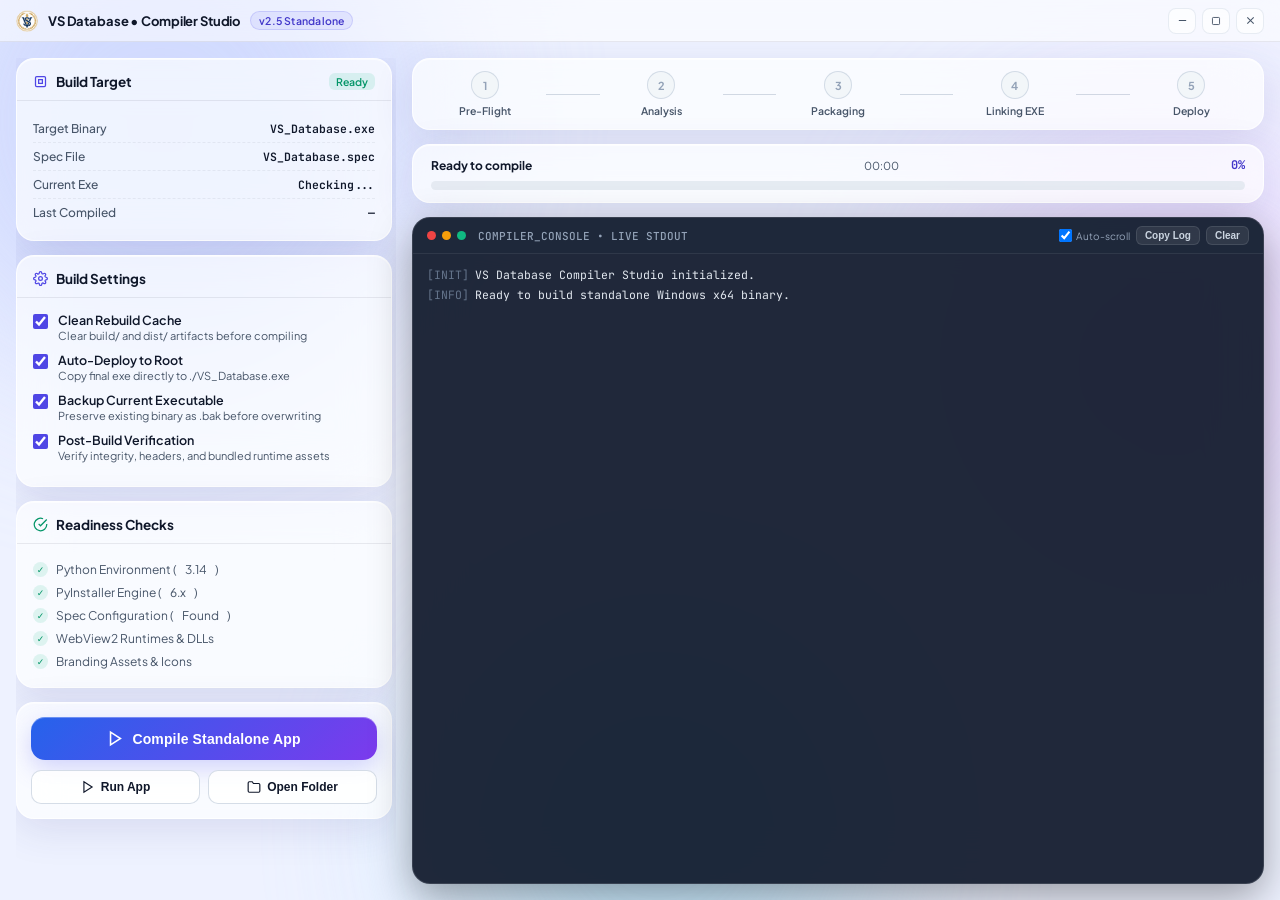
==== static/compiler.html @ 5a970803 "feat: glassmorphic Compiler Studio GUI for building standalone VS Database binaries" ====
<!doctype html>
<html lang="en">
<head>
    <meta charset="utf-8">
    <meta name="viewport" content="width=device-width, initial-scale=1, maximum-scale=1">
    <title>VS Database • Compiler Studio</title>
    
    <!-- Fonts -->
    <link rel="preconnect" href="https://fonts.googleapis.com">
    <link rel="preconnect" href="https://fonts.gstatic.com" crossorigin>
    <link rel="stylesheet" href="https://fonts.googleapis.com/css2?family=Plus+Jakarta+Sans:wght@400;500;600;700;800&family=Fraunces:opsz,wght@9..144,600&family=JetBrains+Mono:wght@400;500;600&display=swap">
    <link rel="icon" type="image/x-icon" href="app_icon.ico">

    <style>
        :root {
            --tx: #0f172a;
            --tx2: #475569;
            --tx3: #94a3b8;
            --glass: rgba(255, 255, 255, 0.68);
            --glass2: rgba(255, 255, 255, 0.88);
            --bd: rgba(255, 255, 255, 0.8);
            --line: rgba(15, 23, 42, 0.08);
            --pri: linear-gradient(135deg, #2563eb, #7c3aed);
            --pri-hover: linear-gradient(135deg, #1d4ed8, #6d28d9);
            --pri-glow: rgba(99, 102, 241, 0.28);
            --ok: #059669;
            --okb: rgba(16, 185, 129, 0.12);
            --wn: #d97706;
            --wnb: rgba(245, 158, 11, 0.15);
            --er: #dc2626;
            --erb: rgba(239, 68, 68, 0.12);
            --sh: 0 10px 40px rgba(49, 46, 129, 0.12);
            --bgA: #c7d2fe;
            --bgB: #e9d5ff;
            --bgC: #bae6fd;
            --bgD: #eef2ff;
            --ease: cubic-bezier(0.16, 1, 0.3, 1);
        }

        * { box-sizing: border-box; margin: 0; padding: 0; }
        html, body {
            height: 100%;
            overflow: hidden;
            font-family: 'Plus Jakarta Sans', system-ui, -apple-system, sans-serif;
            color: var(--tx);
            background: var(--bgD);
            user-select: none;
        }

        /* Ambient Glass Orbs */
        .orbs { position: fixed; inset: 0; z-index: 0; overflow: hidden; pointer-events: none; }
        .orbs i { position: absolute; border-radius: 50%; filter: blur(90px); opacity: 0.75; }
        .orbs i:nth-child(1) { width: 520px; height: 520px; background: var(--bgA); top: -140px; left: -100px; }
        .orbs i:nth-child(2) { width: 460px; height: 460px; background: var(--bgB); right: -120px; top: 15%; }
        .orbs i:nth-child(3) { width: 420px; height: 420px; background: var(--bgC); bottom: -140px; left: 35%; }

        /* App Container */
        .compiler-app {
            position: relative;
            z-index: 1;
            height: 100vh;
            display: flex;
            flex-direction: column;
        }

        /* Titlebar */
        .titlebar {
            height: 42px;
            display: flex;
            align-items: center;
            justify-content: space-between;
            padding: 0 16px;
            background: rgba(255, 255, 255, 0.55);
            backdrop-filter: blur(20px);
            border-bottom: 1px solid var(--line);
            -webkit-app-region: drag;
            app-region: drag;
            flex-shrink: 0;
        }

        .titlebar-brand {
            display: flex;
            align-items: center;
            gap: 10px;
        }

        .titlebar-brand img {
            width: 22px;
            height: 22px;
            object-fit: contain;
        }

        .titlebar-title {
            font-size: 13px;
            font-weight: 700;
            color: var(--tx);
            letter-spacing: -0.01em;
        }

        .titlebar-badge {
            font-size: 10.5px;
            font-weight: 600;
            padding: 2px 8px;
            border-radius: 999px;
            background: rgba(99, 102, 241, 0.1);
            color: #4338ca;
            border: 1px solid rgba(99, 102, 241, 0.2);
            letter-spacing: 0.02em;
        }

        .titlebar-actions {
            display: flex;
            align-items: center;
            gap: 6px;
            -webkit-app-region: no-drag;
            app-region: no-drag;
        }

        .titlebar-btn {
            display: inline-flex;
            align-items: center;
            justify-content: center;
            width: 28px;
            height: 26px;
            border-radius: 8px;
            border: 1px solid rgba(226, 232, 240, 0.8);
            background: rgba(255, 255, 255, 0.65);
            color: var(--tx2);
            cursor: pointer;
            transition: all 0.15s var(--ease);
            outline: none;
        }

        .titlebar-btn:hover {
            background: #ffffff;
            border-color: rgba(99, 102, 241, 0.3);
            color: #4338ca;
            box-shadow: 0 2px 8px rgba(99, 102, 241, 0.15);
        }

        .titlebar-btn-close:hover {
            background: rgba(239, 68, 68, 0.12);
            border-color: rgba(239, 68, 68, 0.35);
            color: #dc2626;
        }

        /* Main Workspace Grid */
        .workspace {
            flex: 1;
            display: grid;
            grid-template-columns: 380px 1fr;
            gap: 16px;
            padding: 16px;
            min-height: 0;
            overflow: hidden;
        }

        /* Glass Cards */
        .glass-card {
            background: var(--glass);
            border: 1px solid var(--bd);
            border-radius: 18px;
            box-shadow: var(--sh), inset 0 1px 0 rgba(255, 255, 255, 0.6);
            backdrop-filter: blur(24px) saturate(150%);
            -webkit-backdrop-filter: blur(24px) saturate(150%);
        }

        /* Left Deck */
        .left-deck {
            display: flex;
            flex-direction: column;
            gap: 14px;
            overflow-y: auto;
            padding-right: 4px;
        }

        .left-deck::-webkit-scrollbar { width: 5px; }
        .left-deck::-webkit-scrollbar-thumb { background: rgba(148, 163, 184, 0.4); border-radius: 10px; }

        .card-header {
            display: flex;
            align-items: center;
            justify-content: space-between;
            padding: 14px 16px 10px;
            border-bottom: 1px solid var(--line);
        }

        .card-title {
            font-size: 13.5px;
            font-weight: 700;
            color: var(--tx);
            display: flex;
            align-items: center;
            gap: 8px;
        }

        .card-body {
            padding: 14px 16px;
        }

        /* Status Details */
        .status-row {
            display: flex;
            align-items: center;
            justify-content: space-between;
            font-size: 12px;
            padding: 6px 0;
            border-bottom: 1px dashed rgba(15, 23, 42, 0.06);
        }
        .status-row:last-child { border-bottom: none; }
        .status-label { color: var(--tx2); font-weight: 500; }
        .status-val { font-weight: 600; color: var(--tx); font-family: 'JetBrains Mono', monospace; font-size: 11.5px; }
        .badge-pill {
            padding: 2px 7px;
            border-radius: 6px;
            font-size: 10.5px;
            font-weight: 600;
        }
        .badge-ok { background: var(--okb); color: var(--ok); }
        .badge-wn { background: var(--wnb); color: var(--wn); }

        /* Checklist */
        .check-item {
            display: flex;
            align-items: center;
            gap: 8px;
            font-size: 12px;
            padding: 4px 0;
            color: var(--tx2);
        }
        .check-icon {
            width: 15px;
            height: 15px;
            border-radius: 50%;
            display: inline-flex;
            align-items: center;
            justify-content: center;
            font-size: 9px;
            font-weight: 800;
            flex-shrink: 0;
        }
        .check-icon.ok { background: var(--okb); color: var(--ok); }
        .check-icon.wn { background: var(--wnb); color: var(--wn); }

        /* Checkbox Options */
        .option-item {
            display: flex;
            align-items: flex-start;
            gap: 10px;
            margin-bottom: 10px;
            cursor: pointer;
        }
        .option-item input[type="checkbox"] {
            margin-top: 2px;
            width: 15px;
            height: 15px;
            accent-color: #4f46e5;
            cursor: pointer;
        }
        .option-text {
            font-size: 12.5px;
            font-weight: 600;
            color: var(--tx);
        }
        .option-sub {
            font-size: 11px;
            color: var(--tx2);
            font-weight: 400;
            margin-top: 1px;
        }

        /* Action Buttons */
        .btn-compile {
            width: 100%;
            padding: 13px 18px;
            border: none;
            border-radius: 14px;
            background: var(--pri);
            color: #ffffff;
            font-size: 14px;
            font-weight: 700;
            letter-spacing: 0.01em;
            cursor: pointer;
            box-shadow: 0 8px 24px var(--pri-glow), inset 0 1px 0 rgba(255, 255, 255, 0.3);
            display: flex;
            align-items: center;
            justify-content: center;
            gap: 8px;
            transition: all 0.2s var(--ease);
        }

        .btn-compile:hover:not(:disabled) {
            background: var(--pri-hover);
            transform: translateY(-1.5px);
            box-shadow: 0 12px 28px rgba(99, 102, 241, 0.38);
        }

        .btn-compile:active:not(:disabled) {
            transform: scale(0.98);
        }

        .btn-compile:disabled {
            opacity: 0.65;
            cursor: not-allowed;
        }

        .btn-compile.compiling {
            background: linear-gradient(135deg, #d97706, #b45309);
            box-shadow: 0 8px 20px rgba(217, 119, 6, 0.3);
        }

        .btn-row {
            display: grid;
            grid-template-columns: 1fr 1fr;
            gap: 8px;
            margin-top: 10px;
        }

        .btn-sub {
            padding: 9px 12px;
            border-radius: 10px;
            font-size: 12px;
            font-weight: 600;
            border: 1px solid rgba(203, 213, 225, 0.8);
            background: rgba(255, 255, 255, 0.85);
            color: var(--tx);
            cursor: pointer;
            display: flex;
            align-items: center;
            justify-content: center;
            gap: 6px;
            transition: all 0.15s var(--ease);
        }

        .btn-sub:hover {
            background: #ffffff;
            border-color: #94a3b8;
            transform: translateY(-1px);
            box-shadow: 0 3px 8px rgba(0, 0, 0, 0.05);
        }

        .btn-sub:active {
            transform: scale(0.97);
        }

        /* Right Deck / Console */
        .right-deck {
            display: flex;
            flex-direction: column;
            gap: 14px;
            min-height: 0;
        }

        /* Pipeline Stepper */
        .pipeline-card {
            padding: 12px 18px;
            display: flex;
            align-items: center;
            justify-content: space-between;
            gap: 8px;
        }

        .stage-node {
            flex: 1;
            display: flex;
            flex-direction: column;
            align-items: center;
            text-align: center;
            position: relative;
        }

        .stage-icon {
            width: 28px;
            height: 28px;
            border-radius: 50%;
            background: rgba(241, 245, 249, 0.9);
            border: 1.5px solid rgba(203, 213, 225, 0.8);
            color: var(--tx3);
            display: flex;
            align-items: center;
            justify-content: center;
            font-size: 11px;
            font-weight: 700;
            margin-bottom: 5px;
            transition: all 0.25s var(--ease);
        }

        .stage-label {
            font-size: 10.5px;
            font-weight: 600;
            color: var(--tx2);
            transition: color 0.2s ease;
        }

        .stage-node.active .stage-icon {
            background: #4f46e5;
            color: #ffffff;
            border-color: #4338ca;
            box-shadow: 0 0 0 4px rgba(99, 102, 241, 0.25);
            animation: pulse 1.8s infinite;
        }
        .stage-node.active .stage-label { color: #4338ca; font-weight: 700; }

        .stage-node.done .stage-icon {
            background: #10b981;
            color: #ffffff;
            border-color: #059669;
        }
        .stage-node.done .stage-label { color: #059669; }

        @keyframes pulse {
            0% { box-shadow: 0 0 0 0 rgba(99, 102, 241, 0.4); }
            70% { box-shadow: 0 0 0 8px rgba(99, 102, 241, 0); }
            100% { box-shadow: 0 0 0 0 rgba(99, 102, 241, 0); }
        }

        /* Progress Card */
        .progress-card {
            padding: 12px 18px;
            display: flex;
            flex-direction: column;
            gap: 8px;
        }

        .progress-meta {
            display: flex;
            align-items: center;
            justify-content: space-between;
            font-size: 12px;
        }

        .progress-status { font-weight: 700; color: var(--tx); }
        .progress-percent { font-family: 'JetBrains Mono', monospace; font-weight: 700; color: #4338ca; }

        .progress-track {
            height: 9px;
            background: rgba(226, 232, 240, 0.85);
            border-radius: 999px;
            overflow: hidden;
            position: relative;
        }

        .progress-fill {
            height: 100%;
            width: 0%;
            background: var(--pri);
            border-radius: 999px;
            transition: width 0.25s var(--ease);
            box-shadow: 0 0 12px rgba(99, 102, 241, 0.5);
        }

        /* Terminal Console */
        .console-card {
            flex: 1;
            display: flex;
            flex-direction: column;
            min-height: 0;
            background: rgba(15, 23, 42, 0.92);
            border: 1px solid rgba(255, 255, 255, 0.12);
            box-shadow: 0 14px 40px rgba(0, 0, 0, 0.35);
        }

        .console-header {
            display: flex;
            align-items: center;
            justify-content: space-between;
            padding: 8px 14px;
            background: rgba(30, 41, 59, 0.7);
            border-bottom: 1px solid rgba(255, 255, 255, 0.08);
            border-top-left-radius: 18px;
            border-top-right-radius: 18px;
        }

        .console-dots {
            display: flex;
            align-items: center;
            gap: 6px;
        }

        .console-dot {
            width: 9px;
            height: 9px;
            border-radius: 50%;
        }
        .dot-red { background: #ef4444; }
        .dot-yellow { background: #f59e0b; }
        .dot-green { background: #10b981; }

        .console-title {
            font-size: 11px;
            font-family: 'JetBrains Mono', monospace;
            color: #94a3b8;
            font-weight: 500;
        }

        .console-actions {
            display: flex;
            align-items: center;
            gap: 6px;
        }

        .console-btn {
            background: rgba(255, 255, 255, 0.08);
            border: 1px solid rgba(255, 255, 255, 0.1);
            color: #cbd5e1;
            padding: 3px 8px;
            border-radius: 6px;
            font-size: 10px;
            font-weight: 600;
            cursor: pointer;
            transition: all 0.15s ease;
        }

        .console-btn:hover {
            background: rgba(255, 255, 255, 0.18);
            color: #ffffff;
        }

        .console-body {
            flex: 1;
            padding: 12px 14px;
            overflow-y: auto;
            font-family: 'JetBrains Mono', Consolas, monospace;
            font-size: 11.5px;
            line-height: 1.55;
            color: #cbd5e1;
            user-select: text;
        }

        .console-body::-webkit-scrollbar { width: 6px; }
        .console-body::-webkit-scrollbar-thumb { background: rgba(255, 255, 255, 0.16); border-radius: 10px; }

        .log-line { margin-bottom: 2px; word-break: break-all; }
        .log-time { color: #64748b; margin-right: 6px; }
        .log-info { color: #e2e8f0; }
        .log-stage { color: #60a5fa; font-weight: 600; }
        .log-warn { color: #fbbf24; }
        .log-err { color: #f87171; font-weight: 600; }
        .log-ok { color: #34d399; font-weight: 600; }

        /* Success Notification Modal */
        .success-overlay {
            position: fixed;
            inset: 0;
            z-index: 999;
            background: rgba(15, 23, 42, 0.4);
            backdrop-filter: blur(12px);
            display: none;
            align-items: center;
            justify-content: center;
            animation: fadeIn 0.2s ease;
        }

        @keyframes fadeIn { from { opacity: 0; } to { opacity: 1; } }

        .success-card {
            width: 440px;
            background: rgba(255, 255, 255, 0.94);
            border: 1px solid rgba(255, 255, 255, 0.95);
            border-radius: 20px;
            padding: 26px 28px;
            text-align: center;
            box-shadow: 0 25px 60px rgba(15, 23, 42, 0.25);
            animation: popIn 0.25s var(--ease);
        }

        @keyframes popIn { from { transform: scale(0.92); opacity: 0; } to { transform: scale(1); opacity: 1; } }

        .success-icon-wrap {
            width: 58px;
            height: 58px;
            border-radius: 18px;
            background: linear-gradient(135deg, rgba(16, 185, 129, 0.15), rgba(99, 102, 241, 0.15));
            color: #059669;
            display: flex;
            align-items: center;
            justify-content: center;
            font-size: 26px;
            margin: 0 auto 14px;
            border: 1px solid rgba(16, 185, 129, 0.25);
        }

        .success-title { font-size: 18px; font-weight: 800; color: #0f172a; margin-bottom: 6px; }
        .success-desc { font-size: 13px; color: #64748b; margin-bottom: 20px; line-height: 1.5; }
        .success-stats {
            background: rgba(241, 245, 249, 0.85);
            border-radius: 12px;
            padding: 12px 16px;
            margin-bottom: 20px;
            text-align: left;
            font-size: 12px;
            display: flex;
            flex-direction: column;
            gap: 6px;
        }

        .spin-icon {
            display: inline-block;
            animation: spin 0.9s linear infinite;
        }
        @keyframes spin { 100% { transform: rotate(360deg); } }
    </style>
</head>
<body>

    <!-- Ambient Orbs -->
    <div class="orbs"><i></i><i></i><i></i></div>

    <div class="compiler-app">
        <!-- Frameless Titlebar -->
        <header class="titlebar">
            <div class="titlebar-brand">
                <img src="logo Monogram.png" alt="VS">
                <span class="titlebar-title">VS Database • Compiler Studio</span>
                <span class="titlebar-badge">v2.5 Standalone</span>
            </div>
            <div class="titlebar-actions">
                <button id="btn-min" class="titlebar-btn" title="Minimize">
                    <svg viewBox="0 0 24 24" width="11" height="11" stroke="currentColor" stroke-width="2.2" fill="none"><line x1="4" y1="12" x2="20" y2="12"></line></svg>
                </button>
                <button id="btn-max" class="titlebar-btn" title="Maximize">
                    <svg viewBox="0 0 24 24" width="10" height="10" stroke="currentColor" stroke-width="2.2" fill="none"><rect x="3.5" y="3.5" width="17" height="17" rx="2"></rect></svg>
                </button>
                <button id="btn-close" class="titlebar-btn titlebar-btn-close" title="Close">
                    <svg viewBox="0 0 24 24" width="11" height="11" stroke="currentColor" stroke-width="2.2" fill="none"><line x1="5" y1="5" x2="19" y2="19"></line><line x1="19" y1="5" x2="5" y2="19"></line></svg>
                </button>
            </div>
        </header>

        <!-- Main Workspace -->
        <main class="workspace">
            <!-- Left Deck -->
            <div class="left-deck">
                <!-- Target Status Card -->
                <div class="glass-card">
                    <div class="card-header">
                        <span class="card-title">
                            <svg viewBox="0 0 24 24" width="15" height="15" stroke="#4f46e5" stroke-width="2" fill="none"><rect x="4" y="4" width="16" height="16" rx="2"></rect><rect x="9" y="9" width="6" height="6"></rect></svg>
                            Build Target
                        </span>
                        <span id="target-status-badge" class="badge-pill badge-ok">Ready</span>
                    </div>
                    <div class="card-body">
                        <div class="status-row">
                            <span class="status-label">Target Binary</span>
                            <span class="status-val">VS_Database.exe</span>
                        </div>
                        <div class="status-row">
                            <span class="status-label">Spec File</span>
                            <span class="status-val">VS_Database.spec</span>
                        </div>
                        <div class="status-row">
                            <span class="status-label">Current Exe</span>
                            <span id="stat-exe-size" class="status-val">Checking...</span>
                        </div>
                        <div class="status-row">
                            <span class="status-label">Last Compiled</span>
                            <span id="stat-exe-date" class="status-val">—</span>
                        </div>
                    </div>
                </div>

                <!-- Build Options Card -->
                <div class="glass-card">
                    <div class="card-header">
                        <span class="card-title">
                            <svg viewBox="0 0 24 24" width="15" height="15" stroke="#4f46e5" stroke-width="2" fill="none"><circle cx="12" cy="12" r="3"></circle><path d="M19.4 15a1.65 1.65 0 0 0 .33 1.82l.06.06a2 2 0 0 1 0 2.83 2 2 0 0 1-2.83 0l-.06-.06a1.65 1.65 0 0 0-1.82-.33 1.65 1.65 0 0 0-1 1.51V21a2 2 0 0 1-2 2 2 2 0 0 1-2-2v-.09A1.65 1.65 0 0 0 9 19.4a1.65 1.65 0 0 0-1.82.33l-.06.06a2 2 0 0 1-2.83 0 2 2 0 0 1 0-2.83l.06-.06a1.65 1.65 0 0 0 .33-1.82 1.65 1.65 0 0 0-1.51-1H3a2 2 0 0 1-2-2 2 2 0 0 1 2-2h.09A1.65 1.65 0 0 0 4.6 9a1.65 1.65 0 0 0-.33-1.82l-.06-.06a2 2 0 0 1 0-2.83 2 2 0 0 1 2.83 0l.06.06a1.65 1.65 0 0 0 1.82.33H9a1.65 1.65 0 0 0 1-1.51V3a2 2 0 0 1 2-2 2 2 0 0 1 2 2v.09a1.65 1.65 0 0 0 1 1.51 1.65 1.65 0 0 0 1.82-.33l.06-.06a2 2 0 0 1 2.83 0 2 2 0 0 1 0 2.83l-.06.06a1.65 1.65 0 0 0-.33 1.82V9a1.65 1.65 0 0 0 1.51 1H21a2 2 0 0 1 2 2 2 2 0 0 1-2 2h-.09a1.65 1.65 0 0 0-1.51 1z"></path></svg>
                            Build Settings
                        </span>
                    </div>
                    <div class="card-body">
                        <label class="option-item">
                            <input type="checkbox" id="opt-clean" checked>
                            <div>
                                <div class="option-text">Clean Rebuild Cache</div>
                                <div class="option-sub">Clear build/ and dist/ artifacts before compiling</div>
                            </div>
                        </label>
                        <label class="option-item">
                            <input type="checkbox" id="opt-deploy" checked>
                            <div>
                                <div class="option-text">Auto-Deploy to Root</div>
                                <div class="option-sub">Copy final exe directly to ./VS_Database.exe</div>
                            </div>
                        </label>
                        <label class="option-item">
                            <input type="checkbox" id="opt-backup" checked>
                            <div>
                                <div class="option-text">Backup Current Executable</div>
                                <div class="option-sub">Preserve existing binary as .bak before overwriting</div>
                            </div>
                        </label>
                        <label class="option-item">
                            <input type="checkbox" id="opt-verify" checked>
                            <div>
                                <div class="option-text">Post-Build Verification</div>
                                <div class="option-sub">Verify integrity, headers, and bundled runtime assets</div>
                            </div>
                        </label>
                    </div>
                </div>

                <!-- Pre-flight Checklist Card -->
                <div class="glass-card">
                    <div class="card-header">
                        <span class="card-title">
                            <svg viewBox="0 0 24 24" width="15" height="15" stroke="#059669" stroke-width="2" fill="none"><path d="M22 11.08V12a10 10 0 1 1-5.93-9.14"></path><polyline points="22 4 12 14.01 9 11.01"></polyline></svg>
                            Readiness Checks
                        </span>
                    </div>
                    <div class="card-body">
                        <div class="check-item"><span class="check-icon ok" id="chk-py">✓</span> Python Environment (<span id="txt-py-ver">3.14</span>)</div>
                        <div class="check-item"><span class="check-icon ok" id="chk-pi">✓</span> PyInstaller Engine (<span id="txt-pi-ver">6.x</span>)</div>
                        <div class="check-item"><span class="check-icon ok" id="chk-sp">✓</span> Spec Configuration (<span id="txt-sp-ver">Found</span>)</div>
                        <div class="check-item"><span class="check-icon ok" id="chk-wv">✓</span> WebView2 Runtimes & DLLs</div>
                        <div class="check-item"><span class="check-icon ok" id="chk-ic">✓</span> Branding Assets & Icons</div>
                    </div>
                </div>

                <!-- Action Deck Card -->
                <div class="glass-card" style="padding: 14px;">
                    <button id="btn-start" class="btn-compile" onclick="handleCompileClick()">
                        <svg id="icon-start" viewBox="0 0 24 24" width="17" height="17" stroke="currentColor" stroke-width="2.2" fill="none"><polygon points="5 3 19 12 5 21 5 3"></polygon></svg>
                        <span id="text-start">Compile Standalone App</span>
                    </button>
                    <div class="btn-row">
                        <button class="btn-sub" onclick="handleLaunchApp()" title="Launch newly compiled application">
                            <svg viewBox="0 0 24 24" width="14" height="14" stroke="currentColor" stroke-width="2" fill="none"><polygon points="5 3 19 12 5 21 5 3"></polygon></svg>
                            Run App
                        </button>
                        <button class="btn-sub" onclick="handleOpenFolder()" title="Reveal in Windows Explorer">
                            <svg viewBox="0 0 24 24" width="14" height="14" stroke="currentColor" stroke-width="2" fill="none"><path d="M22 19a2 2 0 0 1-2 2H4a2 2 0 0 1-2-2V5a2 2 0 0 1 2-2h5l2 3h9a2 2 0 0 1 2 2z"></path></svg>
                            Open Folder
                        </button>
                    </div>
                </div>
            </div>

            <!-- Right Deck / Live Monitor -->
            <div class="right-deck">
                <!-- Pipeline Stepper -->
                <div class="glass-card pipeline-card">
                    <div class="stage-node" id="stage-1">
                        <div class="stage-icon">1</div>
                        <span class="stage-label">Pre-Flight</span>
                    </div>
                    <div style="height: 1px; flex: 0.5; background: rgba(148, 163, 184, 0.4);"></div>
                    <div class="stage-node" id="stage-2">
                        <div class="stage-icon">2</div>
                        <span class="stage-label">Analysis</span>
                    </div>
                    <div style="height: 1px; flex: 0.5; background: rgba(148, 163, 184, 0.4);"></div>
                    <div class="stage-node" id="stage-3">
                        <div class="stage-icon">3</div>
                        <span class="stage-label">Packaging</span>
                    </div>
                    <div style="height: 1px; flex: 0.5; background: rgba(148, 163, 184, 0.4);"></div>
                    <div class="stage-node" id="stage-4">
                        <div class="stage-icon">4</div>
                        <span class="stage-label">Linking EXE</span>
                    </div>
                    <div style="height: 1px; flex: 0.5; background: rgba(148, 163, 184, 0.4);"></div>
                    <div class="stage-node" id="stage-5">
                        <div class="stage-icon">5</div>
                        <span class="stage-label">Deploy</span>
                    </div>
                </div>

                <!-- Progress Tracker -->
                <div class="glass-card progress-card">
                    <div class="progress-meta">
                        <span id="lbl-status" class="progress-status">Ready to compile</span>
                        <span id="lbl-elapsed" style="font-size: 11px; color: var(--tx2);">00:00</span>
                        <span id="lbl-percent" class="progress-percent">0%</span>
                    </div>
                    <div class="progress-track">
                        <div id="bar-fill" class="progress-fill"></div>
                    </div>
                </div>

                <!-- Live Terminal Console -->
                <div class="glass-card console-card">
                    <div class="console-header">
                        <div class="console-dots">
                            <span class="console-dot dot-red"></span>
                            <span class="console-dot dot-yellow"></span>
                            <span class="console-dot dot-green"></span>
                            <span class="console-title" style="margin-left: 6px;">COMPILER_CONSOLE &bull; LIVE STDOUT</span>
                        </div>
                        <div class="console-actions">
                            <label style="font-size: 10px; color: #94a3b8; display: flex; align-items: center; gap: 4px; cursor: pointer;">
                                <input type="checkbox" id="chk-autoscroll" checked> Auto-scroll
                            </label>
                            <button class="console-btn" onclick="copyConsoleLogs()">Copy Log</button>
                            <button class="console-btn" onclick="clearConsoleLogs()">Clear</button>
                        </div>
                    </div>
                    <div id="console-stream" class="console-body">
                        <div class="log-line"><span class="log-time">[INIT]</span><span class="log-info">VS Database Compiler Studio initialized.</span></div>
                        <div class="log-line"><span class="log-time">[INFO]</span><span class="log-info">Ready to build standalone Windows x64 binary.</span></div>
                    </div>
                </div>
            </div>
        </main>
    </div>

    <!-- Success Modal -->
    <div id="success-modal" class="success-overlay">
        <div class="success-card">
            <div class="success-icon-wrap">✓</div>
            <h2 class="success-title">Build Succeeded!</h2>
            <p class="success-desc">The standalone desktop executable has been built, verified, and placed in the project root.</p>
            
            <div class="success-stats">
                <div style="display: flex; justify-content: space-between;">
                    <span style="color: #64748b; font-weight: 500;">Executable</span>
                    <span style="font-weight: 700; color: #0f172a;">VS_Database.exe</span>
                </div>
                <div style="display: flex; justify-content: space-between;">
                    <span style="color: #64748b; font-weight: 500;">Binary Size</span>
                    <span id="modal-size" style="font-weight: 700; color: #059669;">~96.4 MB</span>
                </div>
                <div style="display: flex; justify-content: space-between;">
                    <span style="color: #64748b; font-weight: 500;">Compile Time</span>
                    <span id="modal-time" style="font-weight: 700; color: #4338ca;">—</span>
                </div>
            </div>

            <div style="display: flex; gap: 10px;">
                <button class="btn-sub" style="flex: 1;" onclick="closeSuccessModal()">Dismiss</button>
                <button class="btn-compile" style="flex: 1.4; padding: 10px;" onclick="handleLaunchApp(); closeSuccessModal();">
                    ▶ Launch App
                </button>
            </div>
        </div>
    </div>

    <script>
        let isCompiling = false;
        let pollTimer = null;
        let elapsedTimer = null;
        let startTime = 0;
        let lastLogIndex = 0;

        // Window Controls
        document.getElementById('btn-min').addEventListener('click', () => {
            if (window.pywebview && window.pywebview.api) window.pywebview.api.minimize();
            else fetch('/api/window/minimize', { method: 'POST' });
        });
        document.getElementById('btn-max').addEventListener('click', () => {
            if (window.pywebview && window.pywebview.api) window.pywebview.api.maximize();
            else fetch('/api/window/maximize', { method: 'POST' });
        });
        document.getElementById('btn-close').addEventListener('click', () => {
            if (window.pywebview && window.pywebview.api) window.pywebview.api.close();
            else fetch('/api/window/close', { method: 'POST' });
        });

        // Initial Status Fetch
        async function fetchInitialStatus() {
            try {
                let data = null;
                if (window.pywebview && window.pywebview.api) {
                    data = await window.pywebview.api.get_status();
                } else {
                    const res = await fetch('/api/status');
                    data = await res.json();
                }

                if (data) {
                    if (data.exe_size) document.getElementById('stat-exe-size').innerText = data.exe_size;
                    if (data.exe_date) document.getElementById('stat-exe-date').innerText = data.exe_date;
                    if (data.python_ver) document.getElementById('txt-py-ver').innerText = data.python_ver;
                    if (data.pyinstaller_ver) document.getElementById('txt-pi-ver').innerText = data.pyinstaller_ver;
                }
            } catch (err) {
                console.warn('Status poll notice:', err);
            }
        }

        window.addEventListener('pywebviewready', fetchInitialStatus);
        document.addEventListener('DOMContentLoaded', fetchInitialStatus);

        // Compilation Action
        async function handleCompileClick() {
            if (isCompiling) {
                // Abort action
                if (confirm('Are you sure you want to stop compilation?')) {
                    if (window.pywebview && window.pywebview.api) await window.pywebview.api.cancel_compile();
                    else await fetch('/api/cancel', { method: 'POST' });
                    appendLog('WARN', 'Compilation cancelled by user.');
                    resetBuildState(false);
                }
                return;
            }

            // Start build
            isCompiling = true;
            lastLogIndex = 0;
            startTime = Date.now();

            const options = {
                clean_build: document.getElementById('opt-clean').checked,
                auto_deploy: document.getElementById('opt-deploy').checked,
                backup_existing: document.getElementById('opt-backup').checked,
                verify: document.getElementById('opt-verify').checked
            };

            updateButtonState(true);
            setStage(1);
            setProgress(5, 'Initializing build environment...');
            clearConsoleLogs();
            appendLog('STAGE', '>>> PRE-FLIGHT: Validating spec and source tree...');

            try {
                let started = false;
                if (window.pywebview && window.pywebview.api) {
                    started = await window.pywebview.api.start_compile(options);
                } else {
                    const res = await fetch('/api/compile', {
                        method: 'POST',
                        headers: { 'Content-Type': 'application/json' },
                        body: JSON.stringify(options)
                    });
                    const d = await res.json();
                    started = d.ok;
                }

                if (started) {
                    startTimers();
                } else {
                    appendLog('ERR', 'Failed to spawn compilation worker.');
                    resetBuildState(false);
                }
            } catch (err) {
                appendLog('ERR', 'Compile trigger error: ' + err);
                resetBuildState(false);
            }
        }

        function startTimers() {
            elapsedTimer = setInterval(() => {
                const diff = Math.floor((Date.now() - startTime) / 1000);
                const mins = String(Math.floor(diff / 60)).padStart(2, '0');
                const secs = String(diff % 60).padStart(2, '0');
                document.getElementById('lbl-elapsed').innerText = `${mins}:${secs}`;
            }, 1000);

            pollTimer = setInterval(pollLogs, 300);
        }

        async function pollLogs() {
            try {
                let data = null;
                if (window.pywebview && window.pywebview.api) {
                    data = await window.pywebview.api.get_logs(lastLogIndex);
                } else {
                    const res = await fetch(`/api/logs?since=${lastLogIndex}`);
                    data = await res.json();
                }

                if (data && data.logs) {
                    data.logs.forEach(item => {
                        appendLog(item.level || 'INFO', item.msg);
                    });
                    lastLogIndex = data.next_index || (lastLogIndex + data.logs.length);

                    if (data.stage) setStage(data.stage);
                    if (data.percent !== undefined) setProgress(data.percent, data.status_text || 'Compiling...');

                    if (data.is_done) {
                        clearInterval(pollTimer);
                        clearInterval(elapsedTimer);
                        isCompiling = false;
                        updateButtonState(false);

                        if (data.success) {
                            setStage(5);
                            setProgress(100, 'Compilation Completed Successfully!');
                            appendLog('OK', '==================================================');
                            appendLog('OK', '✓ STANDALONE EXECUTABLE GENERATED & VERIFIED');
                            appendLog('OK', '==================================================');
                            showSuccessModal(data);
                            fetchInitialStatus();
                        } else {
                            appendLog('ERR', 'Build terminated with errors. Code: ' + data.exit_code);
                            setProgress(0, 'Build Failed');
                            document.getElementById('target-status-badge').className = 'badge-pill badge-wn';
                            document.getElementById('target-status-badge').innerText = 'Build Failed';
                        }
                    }
                }
            } catch (err) {
                console.warn('Poll error:', err);
            }
        }

        function setStage(num) {
            for (let i = 1; i <= 5; i++) {
                const el = document.getElementById(`stage-${i}`);
                el.className = 'stage-node';
                if (i < num) el.classList.add('done');
                else if (i === num) el.classList.add('active');
            }
        }

        function setProgress(percent, text) {
            document.getElementById('bar-fill').style.width = percent + '%';
            document.getElementById('lbl-percent').innerText = percent + '%';
            if (text) document.getElementById('lbl-status').innerText = text;
        }

        function appendLog(level, msg) {
            const stream = document.getElementById('console-stream');
            const row = document.createElement('div');
            row.className = 'log-line';

            const now = new Date();
            const timeStr = `[${String(now.getHours()).padStart(2, '0')}:${String(now.getMinutes()).padStart(2, '0')}:${String(now.getSeconds()).padStart(2, '0')}]`;

            let lvlClass = 'log-info';
            if (level === 'WARN') lvlClass = 'log-warn';
            else if (level === 'ERR') lvlClass = 'log-err';
            else if (level === 'STAGE') lvlClass = 'log-stage';
            else if (level === 'OK') lvlClass = 'log-ok';

            row.innerHTML = `<span class="log-time">${timeStr}</span><span class="${lvlClass}">${escapeHtml(msg)}</span>`;
            stream.appendChild(row);

            if (document.getElementById('chk-autoscroll').checked) {
                stream.scrollTop = stream.scrollHeight;
            }
        }

        function updateButtonState(running) {
            const btn = document.getElementById('btn-start');
            const txt = document.getElementById('text-start');
            const icon = document.getElementById('icon-start');

            if (running) {
                btn.classList.add('compiling');
                txt.innerText = 'Compiling... (Click to Abort)';
                icon.innerHTML = '<circle cx="12" cy="12" r="10" stroke-width="2.5" stroke-dasharray="32" stroke-dashoffset="12" class="spin-icon"></circle>';
                document.getElementById('target-status-badge').className = 'badge-pill badge-wn';
                document.getElementById('target-status-badge').innerText = 'Building...';
            } else {
                btn.classList.remove('compiling');
                txt.innerText = 'Compile Standalone App';
                icon.innerHTML = '<polygon points="5 3 19 12 5 21 5 3"></polygon>';
            }
        }

        function resetBuildState(success) {
            clearInterval(pollTimer);
            clearInterval(elapsedTimer);
            isCompiling = false;
            updateButtonState(false);
            if (!success) {
                setProgress(0, 'Cancelled');
            }
        }

        function clearConsoleLogs() {
            document.getElementById('console-stream').innerHTML = '';
        }

        function copyConsoleLogs() {
            const stream = document.getElementById('console-stream');
            navigator.clipboard.writeText(stream.innerText).then(() => {
                alert('Console logs copied to clipboard!');
            });
        }

        function showSuccessModal(data) {
            if (data.exe_size) document.getElementById('modal-size').innerText = data.exe_size;
            document.getElementById('modal-time').innerText = document.getElementById('lbl-elapsed').innerText;
            document.getElementById('success-modal').style.display = 'flex';
            document.getElementById('target-status-badge').className = 'badge-pill badge-ok';
            document.getElementById('target-status-badge').innerText = 'Compiled ✓';
        }

        function closeSuccessModal() {
            document.getElementById('success-modal').style.display = 'none';
        }

        async function handleLaunchApp() {
            if (window.pywebview && window.pywebview.api) {
                await window.pywebview.api.launch_app();
            } else {
                await fetch('/api/launch', { method: 'POST' });
            }
        }

        async function handleOpenFolder() {
            if (window.pywebview && window.pywebview.api) {
                await window.pywebview.api.open_folder();
            } else {
                await fetch('/api/open-folder', { method: 'POST' });
            }
        }

        function escapeHtml(str) {
            return (str || '').replace(/&/g, '&amp;').replace(/</g, '&lt;').replace(/>/g, '&gt;');
        }
    </script>
</body>
</html>
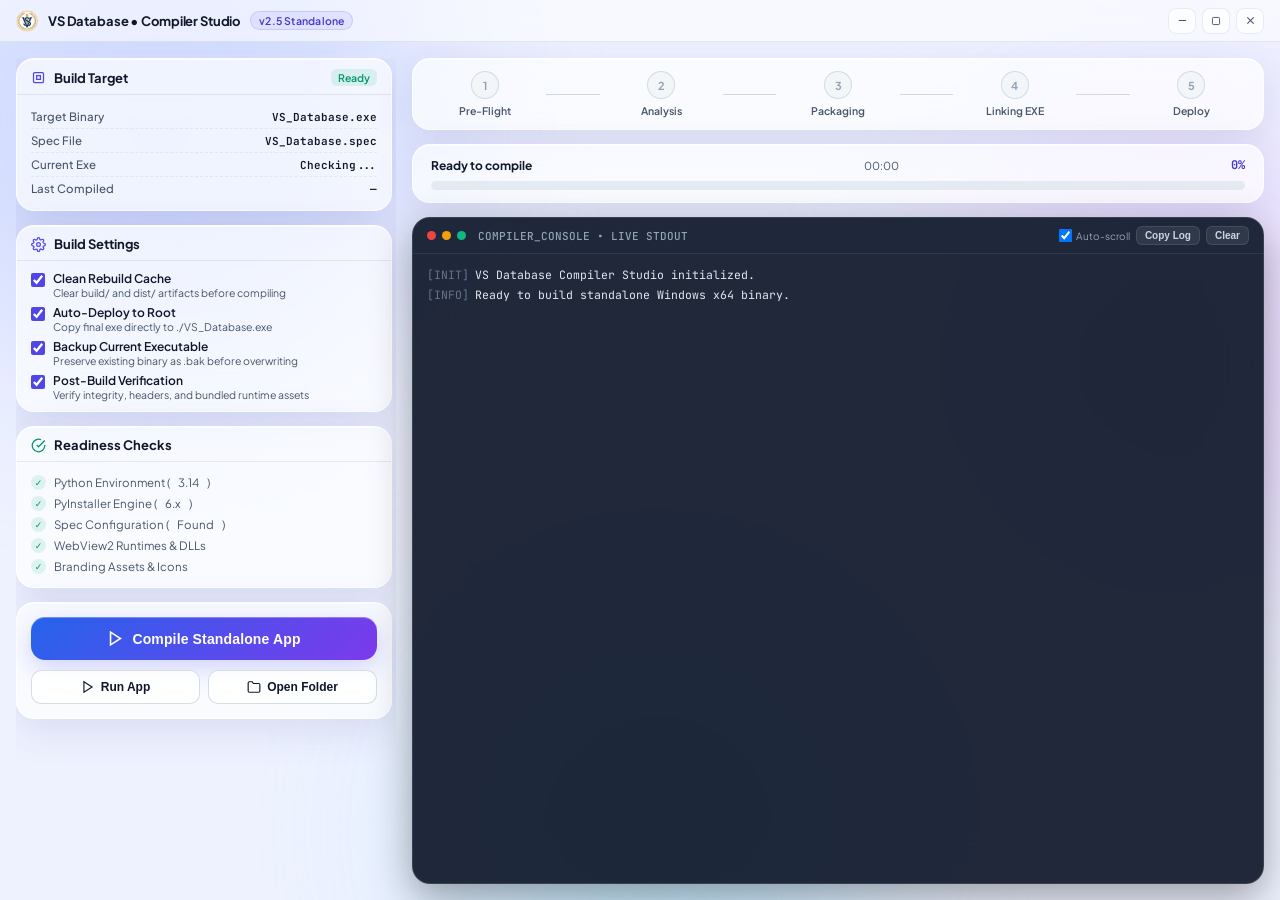
==== commit 88862730: "style: optimize compiler studio card vertical rhythm and viewport scaling" ====
--- a/static/compiler.html
+++ b/static/compiler.html
@@ -181,12 +181,12 @@
             display: flex;
             align-items: center;
             justify-content: space-between;
-            padding: 14px 16px 10px;
+            padding: 10px 14px 8px;
             border-bottom: 1px solid var(--line);
         }
 
         .card-title {
-            font-size: 13.5px;
+            font-size: 13px;
             font-weight: 700;
             color: var(--tx);
             display: flex;
@@ -195,7 +195,7 @@
         }
 
         .card-body {
-            padding: 14px 16px;
+            padding: 10px 14px;
         }
 
         /* Status Details */
@@ -203,13 +203,13 @@
             display: flex;
             align-items: center;
             justify-content: space-between;
-            font-size: 12px;
-            padding: 6px 0;
+            font-size: 11.5px;
+            padding: 4px 0;
             border-bottom: 1px dashed rgba(15, 23, 42, 0.06);
         }
         .status-row:last-child { border-bottom: none; }
         .status-label { color: var(--tx2); font-weight: 500; }
-        .status-val { font-weight: 600; color: var(--tx); font-family: 'JetBrains Mono', monospace; font-size: 11.5px; }
+        .status-val { font-weight: 600; color: var(--tx); font-family: 'JetBrains Mono', monospace; font-size: 11px; }
         .badge-pill {
             padding: 2px 7px;
             border-radius: 6px;
@@ -224,8 +224,8 @@
             display: flex;
             align-items: center;
             gap: 8px;
-            font-size: 12px;
-            padding: 4px 0;
+            font-size: 11.5px;
+            padding: 3px 0;
             color: var(--tx2);
         }
         .check-icon {
@@ -246,27 +246,28 @@
         .option-item {
             display: flex;
             align-items: flex-start;
-            gap: 10px;
-            margin-bottom: 10px;
+            gap: 8px;
+            margin-bottom: 6px;
             cursor: pointer;
         }
+        .option-item:last-child { margin-bottom: 0; }
         .option-item input[type="checkbox"] {
             margin-top: 2px;
-            width: 15px;
-            height: 15px;
+            width: 14px;
+            height: 14px;
             accent-color: #4f46e5;
             cursor: pointer;
         }
         .option-text {
-            font-size: 12.5px;
+            font-size: 12px;
             font-weight: 600;
             color: var(--tx);
         }
         .option-sub {
-            font-size: 11px;
+            font-size: 10.5px;
             color: var(--tx2);
             font-weight: 400;
-            margin-top: 1px;
+            margin-top: 0px;
         }
 
         /* Action Buttons */
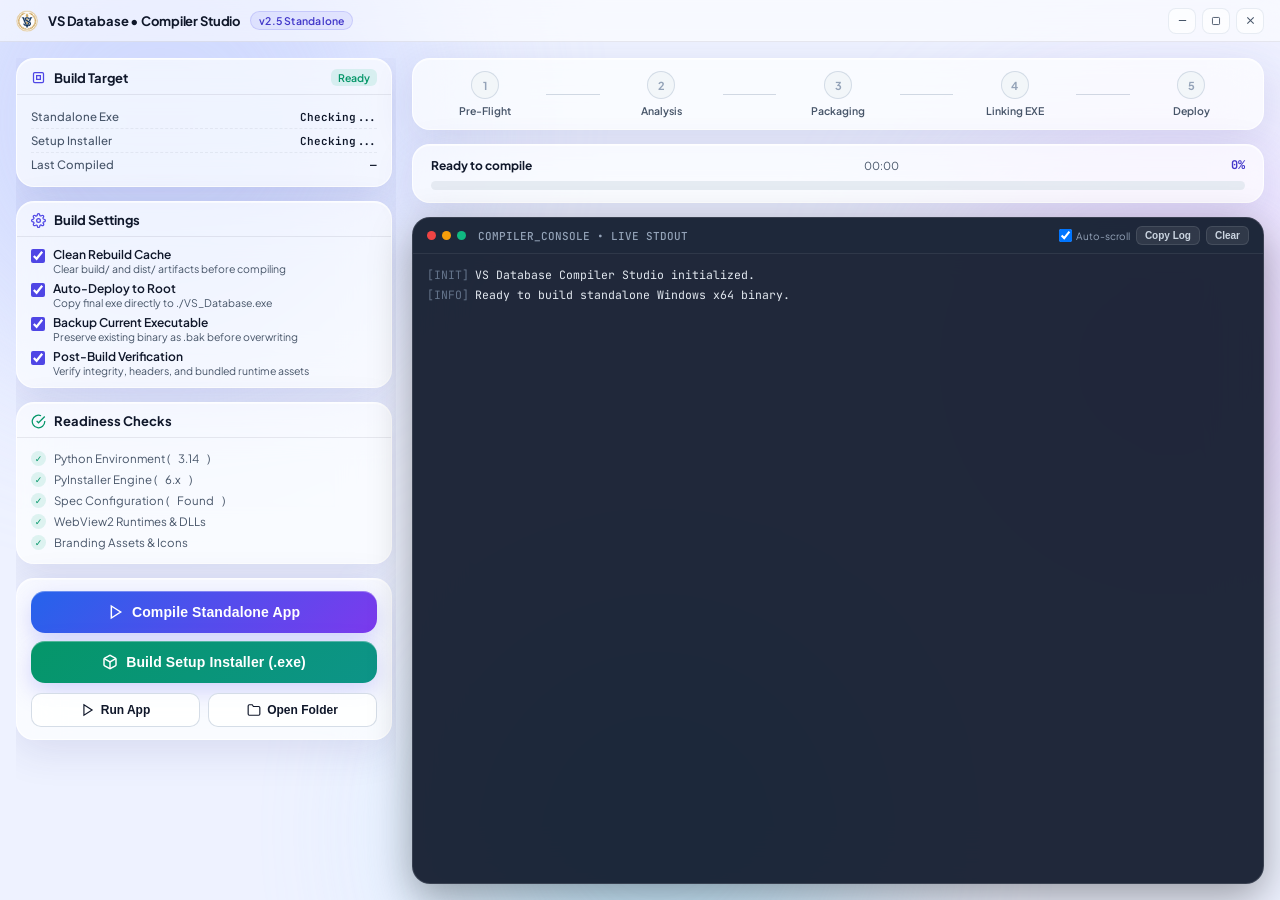
==== commit e0ef6b65: "feat: glassmorphic Windows Setup installer (VS_Database_Setup.exe) with desktop shortcut, Start Menu" ====
--- a/static/compiler.html
+++ b/static/compiler.html
@@ -643,16 +643,12 @@
                     </div>
                     <div class="card-body">
                         <div class="status-row">
-                            <span class="status-label">Target Binary</span>
-                            <span class="status-val">VS_Database.exe</span>
+                            <span class="status-label">Standalone Exe</span>
+                            <span id="stat-exe-size" class="status-val">Checking...</span>
                         </div>
                         <div class="status-row">
-                            <span class="status-label">Spec File</span>
-                            <span class="status-val">VS_Database.spec</span>
-                        </div>
-                        <div class="status-row">
-                            <span class="status-label">Current Exe</span>
-                            <span id="stat-exe-size" class="status-val">Checking...</span>
+                            <span class="status-label">Setup Installer</span>
+                            <span id="stat-setup-size" class="status-val">Checking...</span>
                         </div>
                         <div class="status-row">
                             <span class="status-label">Last Compiled</span>
@@ -719,13 +715,17 @@
                 </div>
 
                 <!-- Action Deck Card -->
-                <div class="glass-card" style="padding: 14px;">
-                    <button id="btn-start" class="btn-compile" onclick="handleCompileClick()">
-                        <svg id="icon-start" viewBox="0 0 24 24" width="17" height="17" stroke="currentColor" stroke-width="2.2" fill="none"><polygon points="5 3 19 12 5 21 5 3"></polygon></svg>
+                <div class="glass-card" style="padding: 12px 14px;">
+                    <button id="btn-start" class="btn-compile" onclick="handleCompileClick('app')">
+                        <svg id="icon-start" viewBox="0 0 24 24" width="16" height="16" stroke="currentColor" stroke-width="2.2" fill="none"><polygon points="5 3 19 12 5 21 5 3"></polygon></svg>
                         <span id="text-start">Compile Standalone App</span>
                     </button>
+                    <button id="btn-setup" class="btn-compile" style="background: linear-gradient(135deg, #059669, #0d9488); margin-top: 8px;" onclick="handleCompileClick('setup')">
+                        <svg id="icon-setup" viewBox="0 0 24 24" width="16" height="16" stroke="currentColor" stroke-width="2.2" fill="none"><path d="M21 16V8a2 2 0 0 0-1-1.73l-7-4a2 2 0 0 0-2 0l-7 4A2 2 0 0 0 3 8v8a2 2 0 0 0 1 1.73l7 4a2 2 0 0 0 2 0l7-4A2 2 0 0 0 21 16z"></path><polyline points="3.27 6.96 12 12.01 20.73 6.96"></polyline><line x1="12" y1="22.08" x2="12" y2="12"></line></svg>
+                        <span id="text-setup">Build Setup Installer (.exe)</span>
+                    </button>
                     <div class="btn-row">
-                        <button class="btn-sub" onclick="handleLaunchApp()" title="Launch newly compiled application">
+                        <button class="btn-sub" onclick="handleLaunchApp()" title="Launch application">
                             <svg viewBox="0 0 24 24" width="14" height="14" stroke="currentColor" stroke-width="2" fill="none"><polygon points="5 3 19 12 5 21 5 3"></polygon></svg>
                             Run App
                         </button>
@@ -870,6 +870,7 @@
 
                 if (data) {
                     if (data.exe_size) document.getElementById('stat-exe-size').innerText = data.exe_size;
+                    if (data.setup_size) document.getElementById('stat-setup-size').innerText = data.setup_size;
                     if (data.exe_date) document.getElementById('stat-exe-date').innerText = data.exe_date;
                     if (data.python_ver) document.getElementById('txt-py-ver').innerText = data.python_ver;
                     if (data.pyinstaller_ver) document.getElementById('txt-pi-ver').innerText = data.pyinstaller_ver;
@@ -883,7 +884,7 @@
         document.addEventListener('DOMContentLoaded', fetchInitialStatus);
 
         // Compilation Action
-        async function handleCompileClick() {
+        async function handleCompileClick(target = 'app') {
             if (isCompiling) {
                 // Abort action
                 if (confirm('Are you sure you want to stop compilation?')) {
@@ -900,18 +901,20 @@
             lastLogIndex = 0;
             startTime = Date.now();
 
+            const isSetup = (target === 'setup');
             const options = {
+                target: target,
                 clean_build: document.getElementById('opt-clean').checked,
                 auto_deploy: document.getElementById('opt-deploy').checked,
                 backup_existing: document.getElementById('opt-backup').checked,
                 verify: document.getElementById('opt-verify').checked
             };
 
-            updateButtonState(true);
+            updateButtonState(true, isSetup);
             setStage(1);
-            setProgress(5, 'Initializing build environment...');
+            setProgress(5, isSetup ? 'Preparing setup installer build...' : 'Initializing build environment...');
             clearConsoleLogs();
-            appendLog('STAGE', '>>> PRE-FLIGHT: Validating spec and source tree...');
+            appendLog('STAGE', isSetup ? '>>> PRE-FLIGHT: Validating setup installer pipeline...' : '>>> PRE-FLIGHT: Validating spec and source tree...');
 
             try {
                 let started = false;
@@ -1033,21 +1036,34 @@
             }
         }
 
-        function updateButtonState(running) {
-            const btn = document.getElementById('btn-start');
-            const txt = document.getElementById('text-start');
-            const icon = document.getElementById('icon-start');
+        function updateButtonState(running, isSetup = false) {
+            const btnApp = document.getElementById('btn-start');
+            const txtApp = document.getElementById('text-start');
+            const iconApp = document.getElementById('icon-start');
+            const btnSetup = document.getElementById('btn-setup');
+            const txtSetup = document.getElementById('text-setup');
 
             if (running) {
-                btn.classList.add('compiling');
-                txt.innerText = 'Compiling... (Click to Abort)';
-                icon.innerHTML = '<circle cx="12" cy="12" r="10" stroke-width="2.5" stroke-dasharray="32" stroke-dashoffset="12" class="spin-icon"></circle>';
+                if (isSetup) {
+                    btnSetup.classList.add('compiling');
+                    txtSetup.innerText = 'Packaging Setup... (Abort)';
+                    btnApp.disabled = true;
+                } else {
+                    btnApp.classList.add('compiling');
+                    txtApp.innerText = 'Compiling App... (Abort)';
+                    btnSetup.disabled = true;
+                }
                 document.getElementById('target-status-badge').className = 'badge-pill badge-wn';
                 document.getElementById('target-status-badge').innerText = 'Building...';
             } else {
-                btn.classList.remove('compiling');
-                txt.innerText = 'Compile Standalone App';
-                icon.innerHTML = '<polygon points="5 3 19 12 5 21 5 3"></polygon>';
+                btnApp.classList.remove('compiling');
+                btnApp.disabled = false;
+                txtApp.innerText = 'Compile Standalone App';
+                iconApp.innerHTML = '<polygon points="5 3 19 12 5 21 5 3"></polygon>';
+
+                btnSetup.classList.remove('compiling');
+                btnSetup.disabled = false;
+                txtSetup.innerText = 'Build Setup Installer (.exe)';
             }
         }
 
